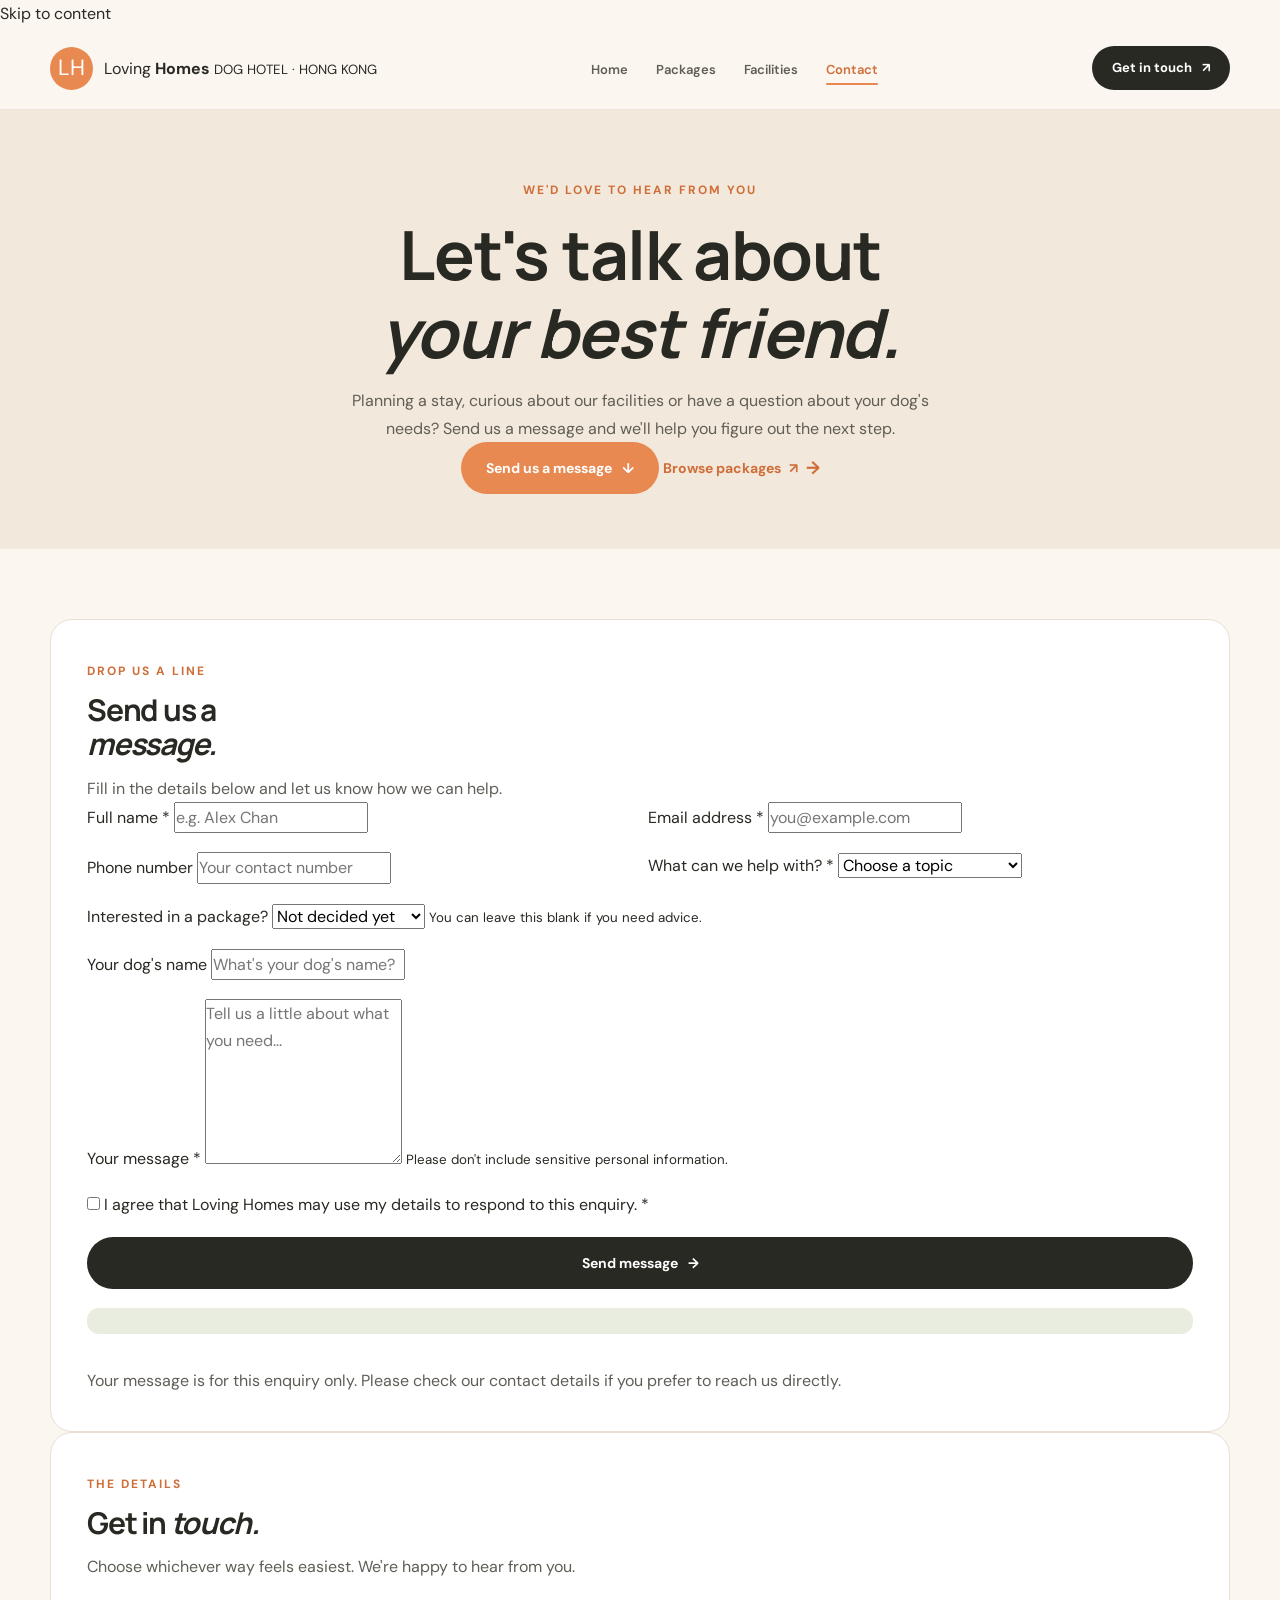
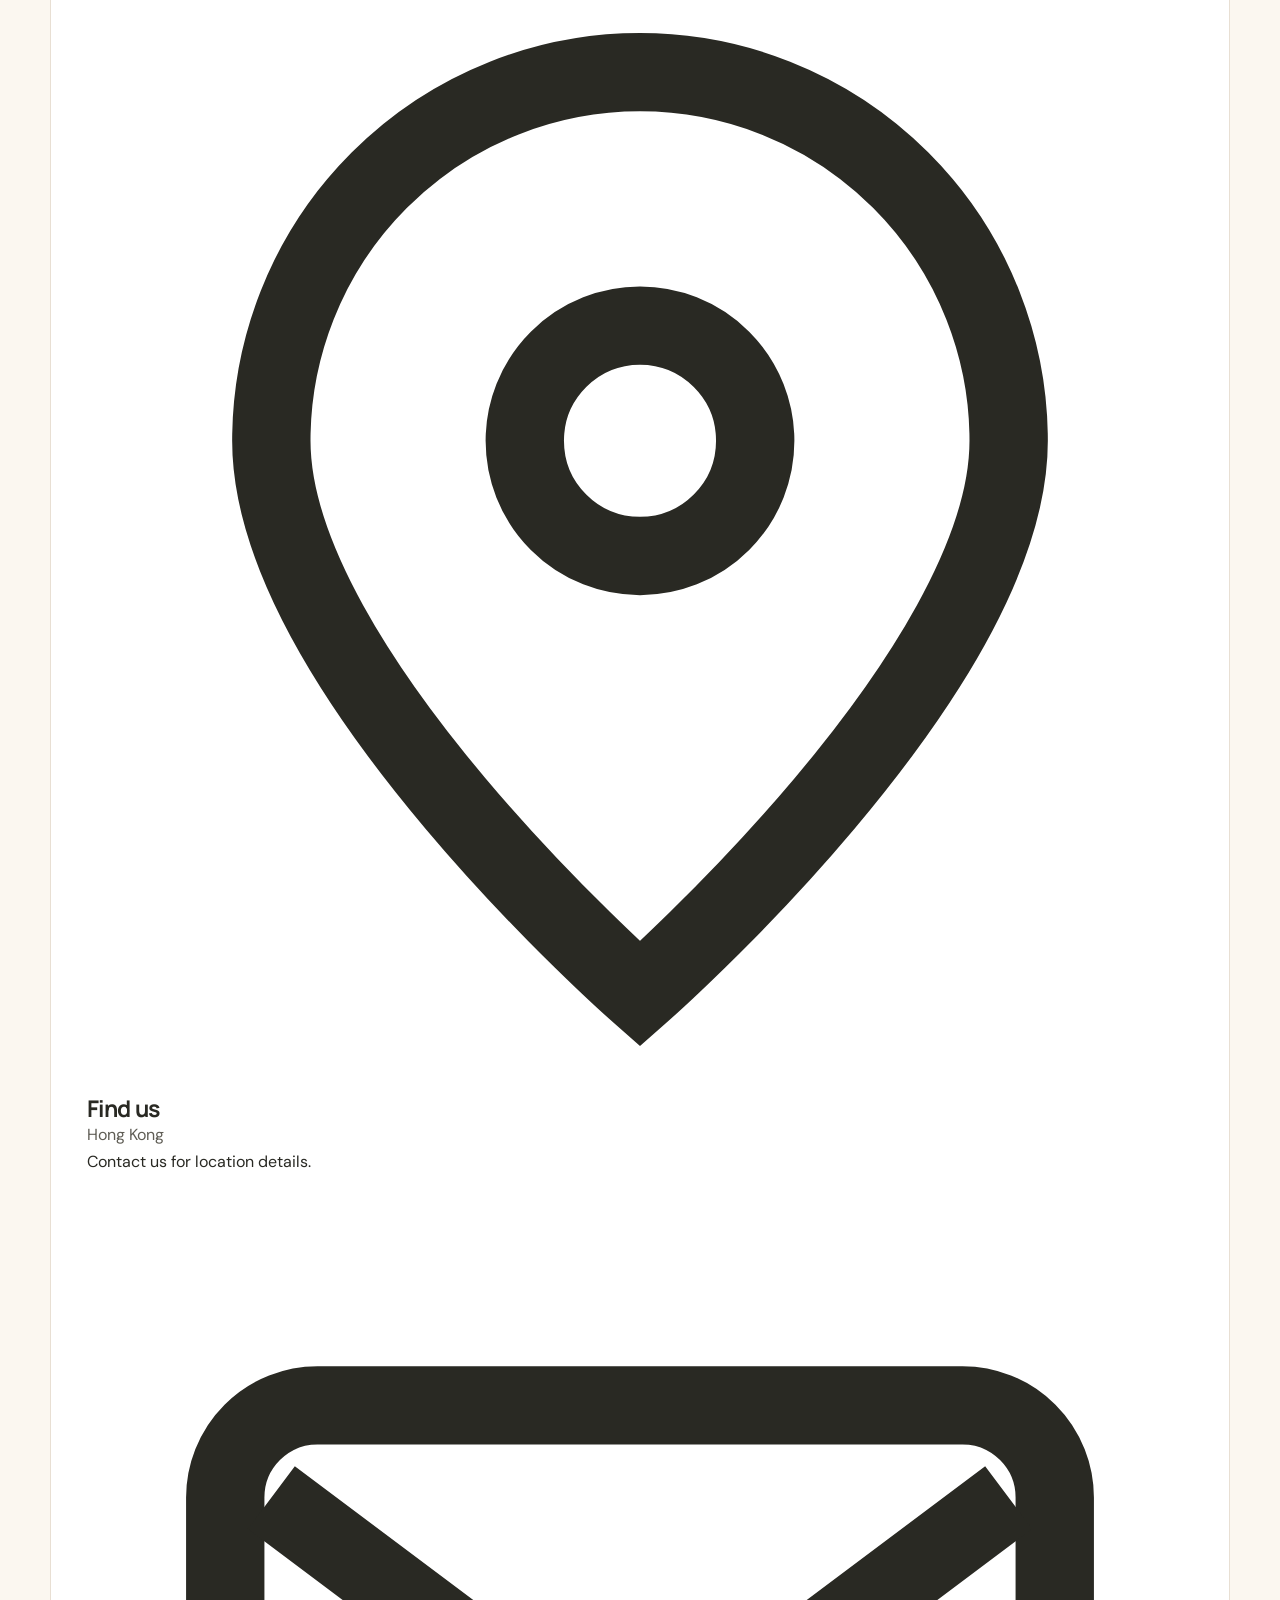
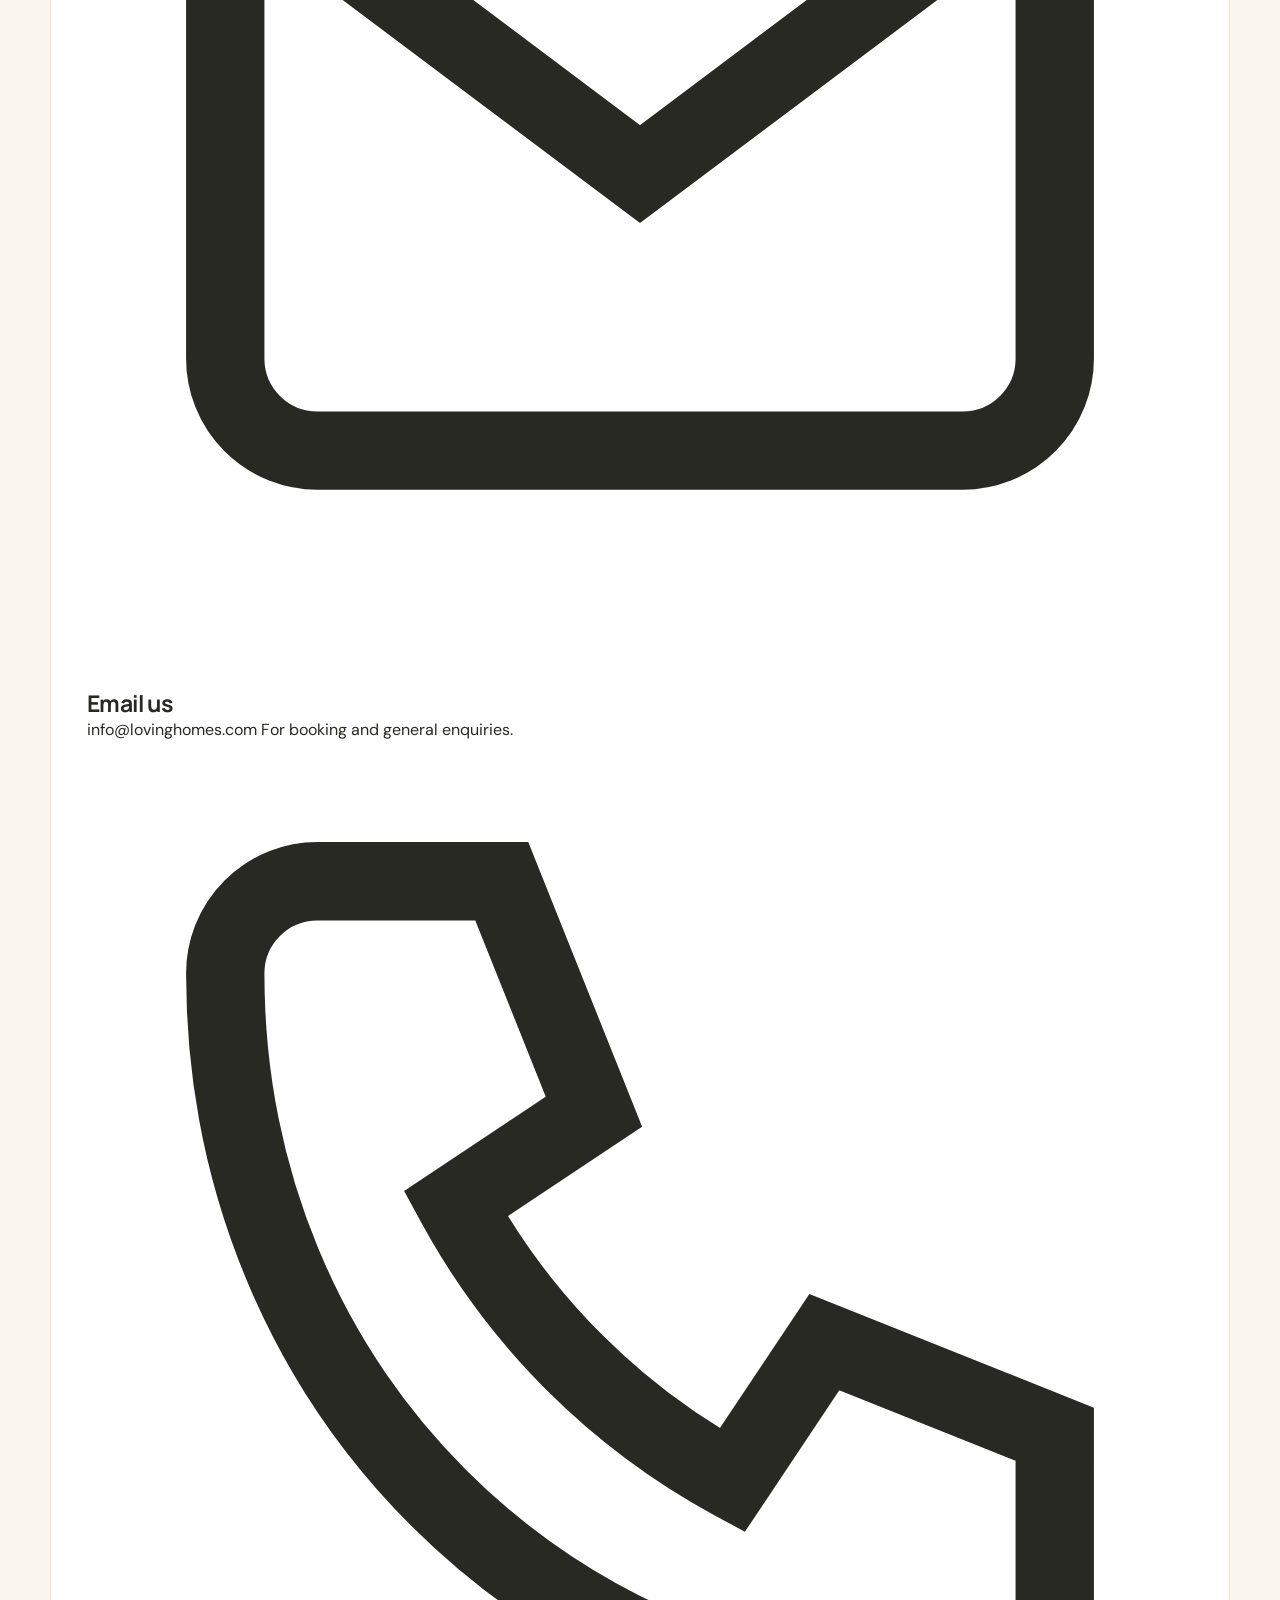
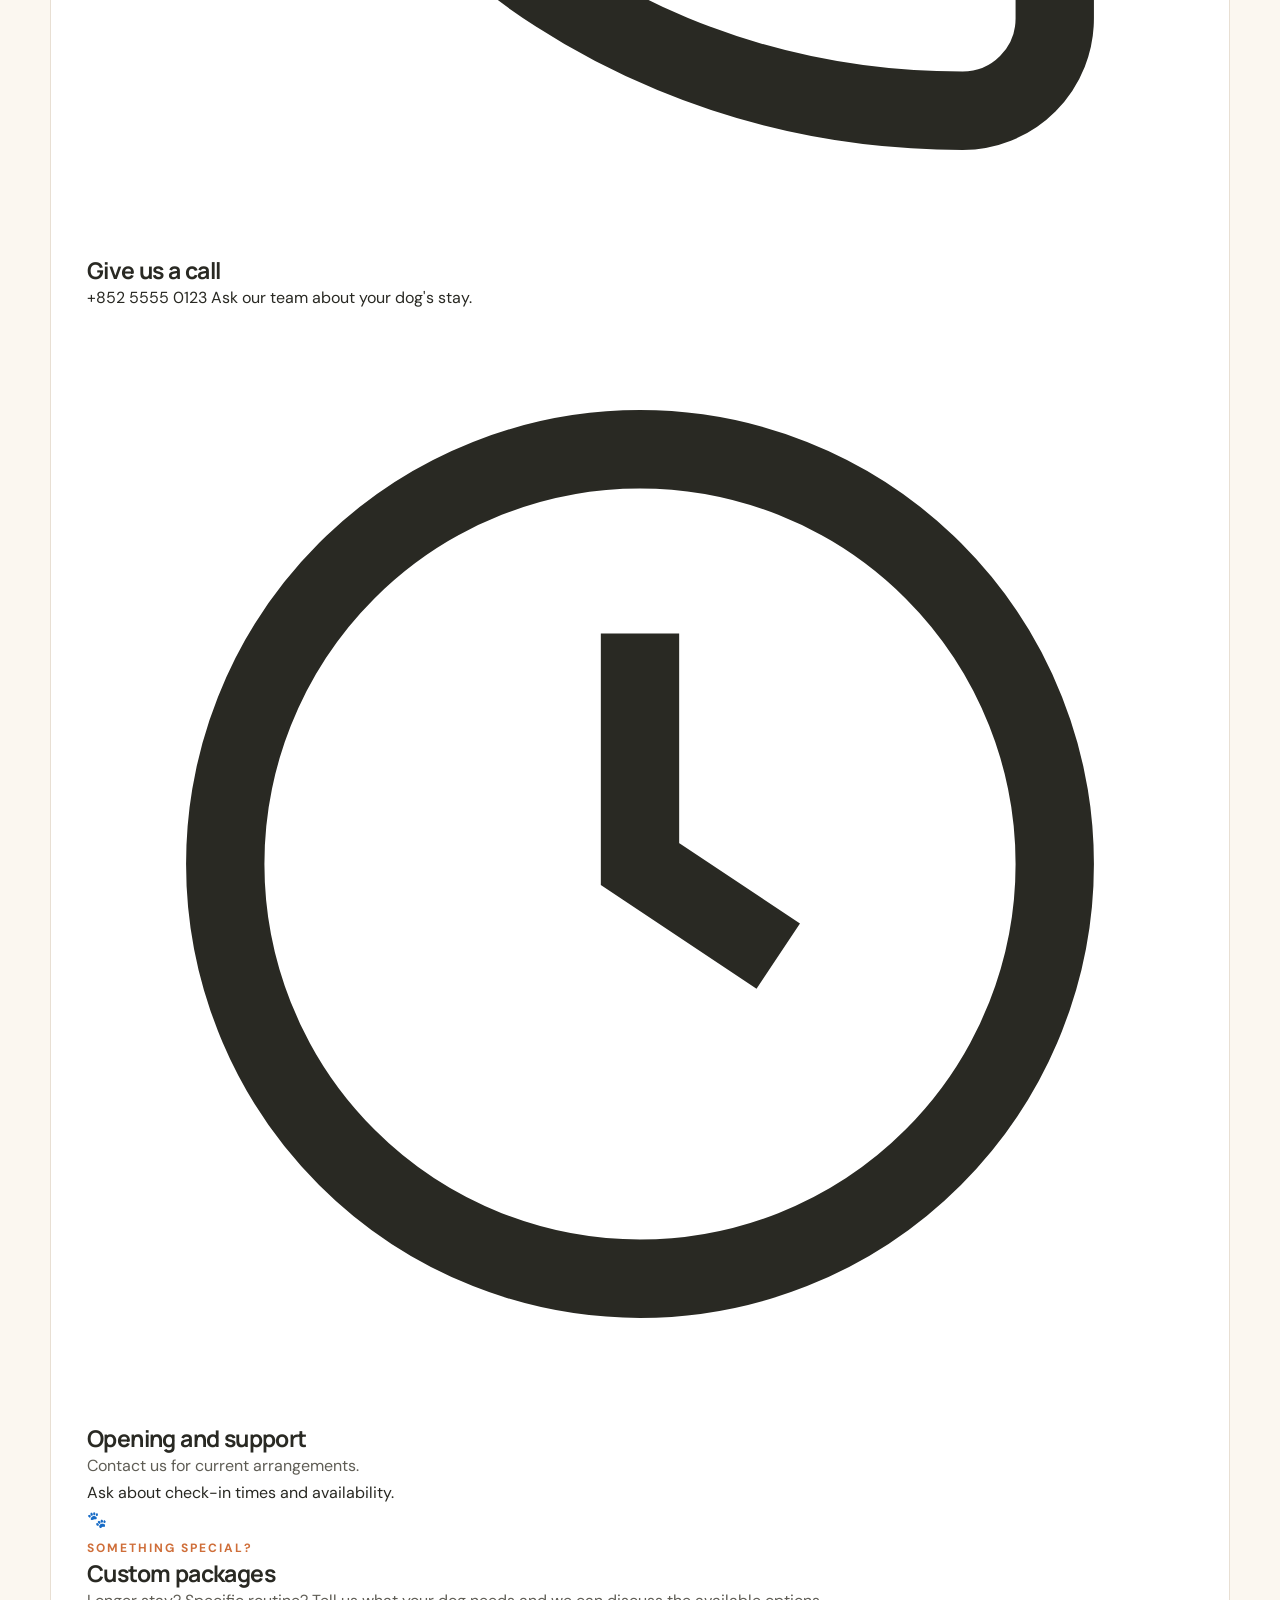
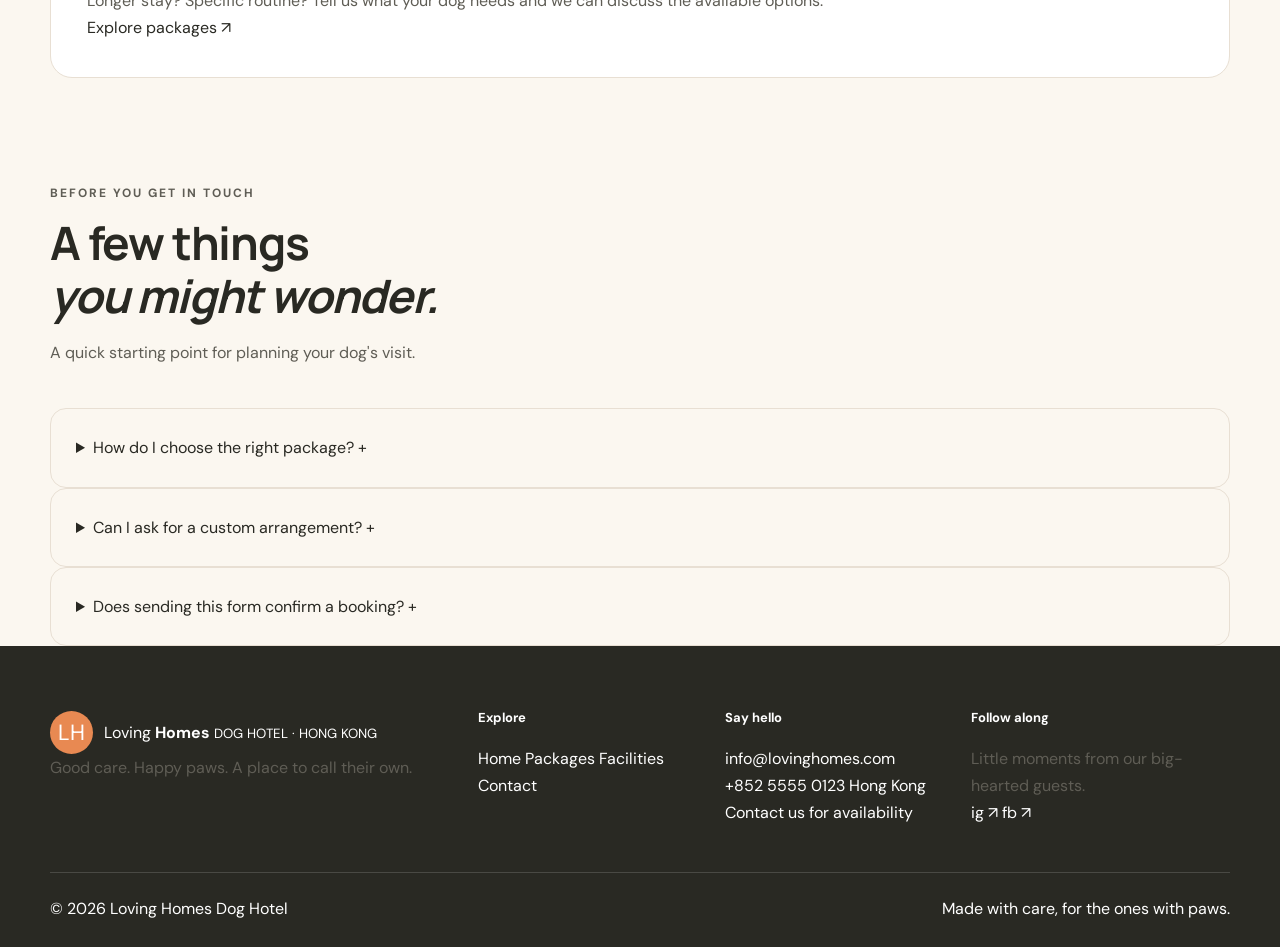
==== contact.html @ 7768d205 "Add files via upload" ====
<!DOCTYPE html>
<html lang="en">

<head>
    <meta charset="UTF-8">
    <meta name="viewport" content="width=device-width, initial-scale=1.0">

    <meta name="description"
        content="Contact Loving Homes Dog Hotel in Hong Kong to ask about dog boarding, packages and facilities.">

    <title>Contact Us | Loving Homes</title>

    <link rel="preconnect" href="https://fonts.googleapis.com">
    <link rel="preconnect" href="https://fonts.gstatic.com" crossorigin>

    <link href="https://fonts.googleapis.com/css2?family=DM+Sans:wght@400;500;600;700&family=Manrope:wght@500;600;700;800&display=swap"
        rel="stylesheet">

    <link rel="stylesheet" href="style.css">
    <script src="script.js" defer></script>
</head>

<body>

    <a class="skip-link" href="#main">Skip to content</a>

    
    <header class="site-header">

        <nav class="nav container" aria-label="Main navigation">

            <a class="brand" href="index.html"
                aria-label="Loving Homes home">

                <span class="brand-mark">LH</span>

                <span>
                    Loving <b>Homes</b>
                    <small>DOG HOTEL · HONG KONG</small>
                </span>

            </a>

            <button
                class="menu-toggle"
                type="button"
                aria-expanded="false"
                aria-controls="nav-links"
                aria-label="Open navigation">

                <span></span>
                <span></span>
                <span></span>

            </button>

            <ul class="nav-links" id="nav-links">
                <li><a href="index.html">Home</a></li>
                <li><a href="packages.html">Packages</a></li>
                <li><a href="facilities.html">Facilities</a></li>
                <li><a class="active" href="contact.html">Contact</a></li>
            </ul>

            <a class="button button-dark nav-cta"
                href="#message">
                Get in touch <span aria-hidden="true">↗</span>
            </a>

        </nav>

    </header>


    <main id="main">

        
        <section class="contact-page-hero">

            <div class="container contact-hero-inner">

                <p class="eyebrow">
                    <span class="eyebrow-dot"></span>
                    We'd love to hear from you
                </p>

                <h1>
                    Let's talk about<br>
                    <em>your best friend.</em>
                </h1>

                <p>
                    Planning a stay, curious about our facilities
                    or have a question about your dog's needs?
                    Send us a message and we'll help you figure
                    out the next step.
                </p>

                <div class="contact-hero-links">

                    <a class="button button-orange" href="#message">
                        Send us a message
                        <span aria-hidden="true">↓</span>
                    </a>

                    <a class="text-link"
                        href="packages.html">
                        Browse packages <span>↗</span>
                    </a>

                </div>

            </div>

        </section>


        
        <section class="contact-main container" id="message">

            
            <div class="contact-form-panel">

                <div class="contact-panel-heading">

                    <p class="eyebrow">Drop us a line</p>

                    <h2>
                        Send us a<br>
                        <em>message.</em>
                    </h2>

                    <p>
                        Fill in the details below and let us know
                        how we can help.
                    </p>

                </div>


                <form id="contact-form" class="contact-form"
                    action="#" method="post">

                    <div class="form-row">

                        <div class="form-field">

                            <label for="full-name">
                                Full name <span>*</span>
                            </label>

                            <input
                                type="text"
                                id="full-name"
                                name="fullName"
                                placeholder="e.g. Alex Chan"
                                autocomplete="name"
                                minlength="2"
                                maxlength="80"
                                required>

                        </div>


                        <div class="form-field">

                            <label for="email">
                                Email address <span>*</span>
                            </label>

                            <input
                                type="email"
                                id="email"
                                name="email"
                                placeholder="you@example.com"
                                autocomplete="email"
                                maxlength="120"
                                required>

                        </div>

                    </div>


                    <div class="form-row">

                        <div class="form-field">

                            <label for="phone">
                                Phone number
                            </label>

                            <input
                                type="tel"
                                id="phone"
                                name="phone"
                                placeholder="Your contact number"
                                autocomplete="tel"
                                maxlength="30">

                        </div>


                        <div class="form-field">

                            <label for="subject">
                                What can we help with? <span>*</span>
                            </label>

                            <select
                                id="subject"
                                name="subject"
                                required>

                                <option value="" disabled selected>
                                    Choose a topic
                                </option>

                                <option value="booking">
                                    Booking a stay
                                </option>

                                <option value="packages">
                                    Packages and prices
                                </option>

                                <option value="facilities">
                                    Facilities and services
                                </option>

                                <option value="custom">
                                    Custom package
                                </option>

                                <option value="other">
                                    Something else
                                </option>

                            </select>

                        </div>

                    </div>


                    
                    <div class="form-field">

                        <label for="package">
                            Interested in a package?
                        </label>

                        <select id="package" name="package">

                            <option value="">
                                Not decided yet
                            </option>

                            <option value="day">
                                Day Package
                            </option>

                            <option value="classic">
                                Classic Package
                            </option>

                            <option value="premium">
                                Premium Package
                            </option>

                            <option value="custom">
                                Custom Package
                            </option>

                        </select>

                        <small class="field-hint">
                            You can leave this blank if you need advice.
                        </small>

                    </div>


                    <div class="form-field">

                        <label for="dog-name">
                            Your dog's name
                        </label>

                        <input
                            type="text"
                            id="dog-name"
                            name="dogName"
                            placeholder="What's your dog's name?"
                            maxlength="80">

                    </div>


                    <div class="form-field">

                        <label for="message-text">
                            Your message <span>*</span>
                        </label>

                        <textarea
                            id="message-text"
                            name="message"
                            rows="6"
                            minlength="10"
                            maxlength="2000"
                            placeholder="Tell us a little about what you need..."
                            required></textarea>

                        <small class="field-hint">
                            Please don't include sensitive personal information.
                        </small>

                    </div>


                    <label class="consent-label">

                        <input
                            type="checkbox"
                            id="contact-consent"
                            name="consent"
                            required>

                        <span>
                            I agree that Loving Homes may use my
                            details to respond to this enquiry.
                            <span aria-hidden="true">*</span>
                        </span>

                    </label>


                    <button
                        type="submit"
                        class="button button-dark form-submit">

                        Send message
                        <span aria-hidden="true">→</span>

                    </button>


                    <p class="form-feedback"
                        id="form-feedback"
                        role="status"
                        aria-live="polite"></p>


                    <p class="form-privacy-note">
                        Your message is for this enquiry only.
                        Please check our contact details if you
                        prefer to reach us directly.
                    </p>

                </form>

            </div>


            
            <aside class="contact-details-panel">

                <div class="contact-details-heading">

                    <p class="eyebrow">The details</p>

                    <h2>
                        Get in <em>touch.</em>
                    </h2>

                    <p>
                        Choose whichever way feels easiest.
                        We're happy to hear from you.
                    </p>

                </div>


                <div class="contact-detail-list">

                    
                    <article class="contact-detail">

                        <div class="detail-icon"
                            aria-hidden="true">

                            <svg viewBox="0 0 24 24"
                                fill="none"
                                stroke="currentColor"
                                stroke-width="1.7">

                                <path d="M20 10c0 5-8 12-8 12S4 15 4 10a8 8 0 1 1 16 0Z"/>
                                <circle cx="12" cy="10" r="2.5"/>

                            </svg>

                        </div>

                        <div>

                            <h3>Find us</h3>

                            <p>
                                Hong Kong
                            </p>

                            <span>
                                Contact us for location details.
                            </span>

                        </div>

                    </article>


                
                    <article class="contact-detail">

                        <div class="detail-icon"
                            aria-hidden="true">

                            <svg viewBox="0 0 24 24"
                                fill="none"
                                stroke="currentColor"
                                stroke-width="1.7">

                                <rect x="3" y="5" width="18" height="14" rx="2"/>
                                <path d="m4 7 8 6 8-6"/>

                            </svg>

                        </div>

                        <div>

                            <h3>Email us</h3>

                            <a href="mailto:info@lovinghomes.com">
                                info@lovinghomes.com
                            </a>

                            <span>
                                For booking and general enquiries.
                            </span>

                        </div>

                    </article>


                    
                    <article class="contact-detail">

                        <div class="detail-icon"
                            aria-hidden="true">

                            <svg viewBox="0 0 24 24"
                                fill="none"
                                stroke="currentColor"
                                stroke-width="1.7">

                                <path d="M5 3h4l2 5-3 2a15 15 0 0 0 6 6l2-3 5 2v4a2 2 0 0 1-2 2C10 21 3 14 3 5a2 2 0 0 1 2-2Z"/>

                            </svg>

                        </div>

                        <div>

                            <h3>Give us a call</h3>

                            <a href="tel:+85255550123">
                                +852 5555 0123
                            </a>

                            <span>
                                Ask our team about your dog's stay.
                            </span>

                        </div>

                    </article>


                    
                    <article class="contact-detail">

                        <div class="detail-icon"
                            aria-hidden="true">

                            <svg viewBox="0 0 24 24"
                                fill="none"
                                stroke="currentColor"
                                stroke-width="1.7">

                                <circle cx="12" cy="12" r="9"/>
                                <path d="M12 7v5l3 2"/>

                            </svg>

                        </div>

                        <div>

                            <h3>Opening and support</h3>

                            <p>
                                Contact us for current arrangements.
                            </p>

                            <span>
                                Ask about check-in times and availability.
                            </span>

                        </div>

                    </article>

                </div>


                
                <div class="contact-custom-card">

                    <div class="custom-card-icon"
                        aria-hidden="true">🐾</div>

                    <div>

                        <p class="eyebrow">Something special?</p>

                        <h3>Custom packages</h3>

                        <p>
                            Longer stay? Specific routine?
                            Tell us what your dog needs and
                            we can discuss the available options.
                        </p>

                        <a class="arrow-link"
                            href="packages.html#all-packages">

                            Explore packages
                            <span aria-hidden="true">↗</span>

                        </a>

                    </div>

                </div>

            </aside>

        </section>


        
        <section class="contact-faq">

            <div class="container">

                <div class="section-heading">

                    <div>

                        <p class="eyebrow">Before you get in touch</p>

                        <h2>
                            A few things<br>
                            <em>you might wonder.</em>
                        </h2>

                    </div>

                    <p class="section-description">
                        A quick starting point for planning your dog's visit.
                    </p>

                </div>


                <div class="faq-list">

                    <details class="faq-item">

                        <summary>
                            How do I choose the right package?
                            <span aria-hidden="true">+</span>
                        </summary>

                        <p>
                            Think about your dog's routine and
                            activity level. You can compare our
                            packages online or contact us to discuss
                            which option might suit your dog.
                        </p>

                    </details>


                    <details class="faq-item">

                        <summary>
                            Can I ask for a custom arrangement?
                            <span aria-hidden="true">+</span>
                        </summary>

                        <p>
                            Yes, you can enquire about a custom
                            package. Share your dog's needs and
                            preferred dates so the available
                            arrangements can be discussed.
                        </p>

                    </details>


                    <details class="faq-item">

                        <summary>
                            Does sending this form confirm a booking?
                            <span aria-hidden="true">+</span>
                        </summary>

                        <p>
                            No. Sending an enquiry does not confirm
                            a reservation. Your dates, availability
                            and package details must be confirmed
                            separately with the team.
                        </p>

                    </details>

                </div>

            </div>

        </section>

    </main>


    
    <footer class="site-footer">

        <div class="container footer-main">

            <div class="footer-brand">

                <a class="brand brand-light" href="index.html">

                    <span class="brand-mark">LH</span>

                    <span>
                        Loving <b>Homes</b>
                        <small>DOG HOTEL · HONG KONG</small>
                    </span>

                </a>

                <p>
                    Good care. Happy paws. A place to call their own.
                </p>

            </div>


            <div class="footer-column">

                <h3>Explore</h3>

                <a href="index.html">Home</a>
                <a href="packages.html">Packages</a>
                <a href="facilities.html">Facilities</a>
                <a href="contact.html">Contact</a>

            </div>


            <div class="footer-column">

                <h3>Say hello</h3>

                <a href="mailto:info@lovinghomes.com">
                    info@lovinghomes.com
                </a>

                <a href="tel:+85255550123">
                    +852 5555 0123
                </a>

                <span>Hong Kong</span>
                <span>Contact us for availability</span>

            </div>


            <div class="footer-column footer-social">

                <h3>Follow along</h3>

                <p>
                    Little moments from our big-hearted guests.
                </p>

                <div>

                    <a href="https://instagram.com"
                        aria-label="Instagram">ig ↗</a>

                    <a href="https://facebook.com"
                        aria-label="Facebook">fb ↗</a>

                </div>

            </div>

        </div>


        <div class="container footer-bottom">

            <span>
                © <span data-year>2026</span> Loving Homes Dog Hotel
            </span>

            <span>
                Made with care, for the ones with paws.
            </span>

        </div>

    </footer>

</body>

</html>
---- style.css ----
:root {
    --cream: #fbf7f0;
    --cream-dark: #f2e9dc;
    --white: #ffffff;
    --orange: #e88952;
    --orange-dark: #cf6e39;
    --peach: #f5d7c2;
    --green: #66765b;
    --green-light: #e8eddf;
    --dark: #292923;
    --text: #5f5d55;
    --muted: #89867d;
    --border: #e8dfd3;

    --font-heading: "Manrope", sans-serif;
    --font-body: "DM Sans", sans-serif;

    --container: 1180px;
    --radius: 22px;
    --radius-small: 12px;

    --shadow: 0 12px 35px rgba(53, 43, 30, 0.07);
}

* {
    box-sizing: border-box;
    margin: 0;
    padding: 0;
}

html {
    scroll-behavior: smooth;
    scroll-padding-top: 100px;
}

body {
    background: var(--cream);
    color: var(--dark);
    font-family: var(--font-body);
    font-size: 16px;
    line-height: 1.7;
    -webkit-font-smoothing: antialiased;
}

img {
    display: block;
    width: 100%;
    max-width: 100%;
    object-fit: cover;
}

a {
    color: inherit;
    text-decoration: none;
}

button,
input,
select,
textarea {
    font: inherit;
}

button,
a {
    -webkit-tap-highlight-color: transparent;
}

button {
    cursor: pointer;
}

ul {
    list-style: none;
}

::selection {
    background: var(--peach);
    color: var(--dark);
}




.container {
    width: min(var(--container), calc(100% - 64px));
    margin-inline: auto;
}

section {
    position: relative;
}

.section {
    padding: 100px 0;
}

.section-small {
    padding: 65px 0;
}

.section-heading {
    max-width: 660px;
    margin-bottom: 42px;
}

.section-heading.center {
    margin-inline: auto;
    text-align: center;
}

.section-heading h2 {
    margin: 12px 0 16px;
}

.section-heading p {
    color: var(--text);
    max-width: 560px;
}

.section-heading.center p {
    margin-inline: auto;
}

.eyebrow {
    display: inline-block;
    color: var(--orange-dark);
    font-size: 12px;
    font-weight: 700;
    letter-spacing: 2px;
    line-height: 1.5;
    text-transform: uppercase;
}

h1,
h2,
h3,
h4 {
    color: var(--dark);
    font-family: var(--font-heading);
    font-weight: 700;
    line-height: 1.15;
    letter-spacing: -1.2px;
}

h1 {
    font-size: clamp(40px, 5.3vw, 70px);
}

h2 {
    font-size: clamp(31px, 3.6vw, 46px);
}

h3 {
    font-size: 23px;
    letter-spacing: -0.6px;
}

p {
    color: var(--text);
}

p + p {
    margin-top: 14px;
}

.text-orange {
    color: var(--orange-dark);
}

.text-green {
    color: var(--green);
}

.text-center {
    text-align: center;
}

.small-text {
    font-size: 13px;
}

.spacer-top {
    margin-top: 30px;
}




.button {
    display: inline-flex;
    align-items: center;
    justify-content: center;
    gap: 10px;
    min-height: 52px;
    padding: 13px 24px;
    border: 1px solid transparent;
    border-radius: 50px;
    font-size: 14px;
    font-weight: 700;
    line-height: 1.3;
    text-align: center;
    transition:
        background 0.25s ease,
        color 0.25s ease,
        border-color 0.25s ease,
        transform 0.25s ease;
}

.button:hover {
    transform: translateY(-2px);
}

.button-dark {
    background: var(--dark);
    color: var(--white);
}

.button-dark:hover {
    background: var(--green);
}

.button-orange {
    background: var(--orange);
    color: var(--white);
}

.button-orange:hover {
    background: var(--orange-dark);
}

.button-outline {
    border-color: var(--border);
    background: transparent;
    color: var(--dark);
}

.button-outline:hover {
    border-color: var(--orange);
    background: var(--white);
}

.button-white {
    background: var(--white);
    color: var(--dark);
}

.button-white:hover {
    background: var(--cream-dark);
}

.text-link {
    display: inline-flex;
    align-items: center;
    gap: 8px;
    color: var(--orange-dark);
    font-size: 14px;
    font-weight: 700;
    transition: gap 0.2s ease;
}

.text-link:hover {
    gap: 13px;
}

.text-link::after {
    content: "→";
    font-size: 18px;
}




.site-header {
    position: sticky;
    z-index: 100;
    top: 0;
    background: rgba(251, 247, 240, 0.96);
    border-bottom: 1px solid rgba(232, 223, 211, 0.75);
    backdrop-filter: blur(14px);
}

.site-header .container {
    min-height: 82px;
    display: flex;
    align-items: center;
    justify-content: space-between;
    gap: 28px;
}

.brand {
    display: inline-flex;
    align-items: center;
    gap: 11px;
    flex-shrink: 0;
}

.brand-mark {
    display: grid;
    place-items: center;
    width: 43px;
    height: 43px;
    border-radius: 50%;
    background: var(--orange);
    color: var(--white);
    font-size: 22px;
}

.brand-text {
    display: flex;
    flex-direction: column;
    line-height: 1.2;
}

.brand-text strong {
    color: var(--dark);
    font-family: var(--font-heading);
    font-size: 19px;
    font-weight: 800;
    letter-spacing: -0.6px;
}

.brand-text small {
    margin-top: 4px;
    color: var(--muted);
    font-size: 10px;
    letter-spacing: 1.2px;
    text-transform: uppercase;
}

.nav {
    display: flex;
    align-items: center;
    gap: 30px;
}

.nav-links {
    display: flex;
    align-items: center;
    gap: 28px;
}

.nav-links a {
    position: relative;
    padding: 8px 0;
    color: var(--text);
    font-size: 13px;
    font-weight: 600;
    transition: color 0.2s ease;
}

.nav-links a:hover,
.nav-links a.active {
    color: var(--orange-dark);
}

.nav-links a.active::after {
    position: absolute;
    right: 0;
    bottom: 1px;
    left: 0;
    height: 2px;
    border-radius: 2px;
    background: var(--orange);
    content: "";
}

.nav-cta {
    min-height: 44px;
    padding: 11px 19px;
    font-size: 13px;
}

.menu-toggle {
    display: none;
    width: 44px;
    height: 44px;
    align-items: center;
    justify-content: center;
    border: 1px solid var(--border);
    border-radius: 50%;
    background: var(--white);
    color: var(--dark);
    font-size: 24px;
}




.home-hero {
    padding: 58px 0 82px;
    overflow: hidden;
}

.home-hero-grid {
    display: grid;
    grid-template-columns: 1.05fr 0.95fr;
    align-items: center;
    gap: 72px;
}

.home-hero-copy {
    padding: 20px 0;
}

.home-hero-copy h1 {
    max-width: 600px;
    margin: 19px 0 22px;
}

.home-hero-copy > p {
    max-width: 490px;
    font-size: 17px;
    line-height: 1.8;
}

.home-hero-actions {
    display: flex;
    align-items: center;
    flex-wrap: wrap;
    gap: 15px;
    margin-top: 30px;
}

.hero-note {
    display: flex;
    align-items: center;
    gap: 12px;
    margin-top: 35px;
}

.hero-note-icon {
    display: grid;
    width: 43px;
    height: 43px;
    flex-shrink: 0;
    place-items: center;
    border-radius: 50%;
    background: var(--green-light);
    font-size: 20px;
}

.hero-note strong {
    display: block;
    color: var(--dark);
    font-size: 13px;
}

.hero-note span {
    display: block;
    color: var(--muted);
    font-size: 12px;
}

.home-hero-image-wrap {
    position: relative;
    min-width: 0;
}

.home-hero-image {
    height: 535px;
    border-radius: 48% 48% 22px 22px;
    background: var(--cream-dark);
}

.home-hero-badge {
    position: absolute;
    right: -20px;
    bottom: 35px;
    max-width: 225px;
    padding: 19px 22px;
    border-radius: 18px;
    background: var(--white);
    box-shadow: var(--shadow);
}

.home-hero-badge strong {
    display: block;
    margin-bottom: 4px;
    font-family: var(--font-heading);
    font-size: 16px;
}

.home-hero-badge span {
    color: var(--text);
    font-size: 12px;
}




.services-section {
    padding: 85px 0;
    background: var(--white);
}

.services-grid {
    display: grid;
    grid-template-columns: repeat(3, minmax(0, 1fr));
    gap: 24px;
}

.service-card {
    padding: 30px;
    border: 1px solid var(--border);
    border-radius: var(--radius);
    background: var(--cream);
    transition: transform 0.25s ease, box-shadow 0.25s ease;
}

.service-card:hover {
    transform: translateY(-5px);
    box-shadow: var(--shadow);
}

.service-icon {
    display: grid;
    width: 55px;
    height: 55px;
    margin-bottom: 22px;
    place-items: center;
    border-radius: 18px;
    background: var(--peach);
    font-size: 25px;
}

.service-card h3 {
    margin-bottom: 12px;
}

.service-card p {
    margin-bottom: 20px;
    font-size: 14px;
    line-height: 1.8;
}




.home-about {
    padding: 100px 0;
}

.home-about-grid {
    display: grid;
    grid-template-columns: 0.95fr 1.05fr;
    align-items: center;
    gap: 75px;
}

.home-about-image {
    height: 470px;
    border-radius: var(--radius);
    background: var(--cream-dark);
}

.home-about-copy h2 {
    margin: 15px 0 22px;
}

.home-about-copy > p {
    margin-bottom: 16px;
}

.check-list {
    display: grid;
    gap: 13px;
    margin: 25px 0 30px;
}

.check-list li {
    display: flex;
    align-items: flex-start;
    gap: 12px;
    color: var(--text);
    font-size: 14px;
}

.check-list li::before {
    display: grid;
    width: 23px;
    height: 23px;
    flex-shrink: 0;
    margin-top: 1px;
    place-items: center;
    border-radius: 50%;
    background: var(--green-light);
    color: var(--green);
    content: "✓";
    font-size: 12px;
    font-weight: 800;
}




.facilities-preview {
    padding: 90px 0;
    background: var(--cream-dark);
}

.facility-preview-grid {
    display: grid;
    grid-template-columns: repeat(3, minmax(0, 1fr));
    gap: 22px;
}

.facility-preview-card {
    overflow: hidden;
    border-radius: var(--radius);
    background: var(--white);
}

.facility-preview-card img {
    height: 240px;
    background: #e5ddd1;
    transition: transform 0.4s ease;
}

.facility-preview-card:hover img {
    transform: scale(1.035);
}

.facility-preview-card .card-copy {
    padding: 23px;
}

.facility-preview-card h3 {
    margin-bottom: 10px;
    font-size: 20px;
}

.facility-preview-card p {
    font-size: 14px;
}




.home-packages {
    padding: 100px 0;
}

.package-grid {
    display: grid;
    grid-template-columns: repeat(3, minmax(0, 1fr));
    align-items: stretch;
    gap: 22px;
}

.package-card {
    position: relative;
    display: flex;
    flex-direction: column;
    padding: 32px 28px;
    border: 1px solid var(--border);
    border-radius: var(--radius);
    background: var(--white);
    transition: transform 0.25s ease, box-shadow 0.25s ease;
}

.package-card:hover {
    transform: translateY(-5px);
    box-shadow: var(--shadow);
}

.package-card.featured {
    border: 2px solid var(--orange);
    background: #fffaf5;
}

.package-tag {
    display: inline-flex;
    align-self: flex-start;
    margin-bottom: 18px;
    padding: 6px 12px;
    border-radius: 30px;
    background: var(--green-light);
    color: var(--green);
    font-size: 11px;
    font-weight: 800;
    letter-spacing: 0.5px;
    text-transform: uppercase;
}

.package-card.featured .package-tag {
    background: var(--peach);
    color: var(--orange-dark);
}

.package-card h3 {
    margin-bottom: 10px;
}

.package-card > p {
    font-size: 14px;
}

.package-price {
    margin: 23px 0;
    color: var(--dark);
    font-family: var(--font-heading);
    font-size: 32px;
    font-weight: 800;
    letter-spacing: -1px;
}

.package-price span {
    color: var(--muted);
    font-family: var(--font-body);
    font-size: 13px;
    font-weight: 400;
    letter-spacing: 0;
}

.package-features {
    display: grid;
    gap: 12px;
    margin: 0 0 28px;
}

.package-features li {
    display: flex;
    gap: 10px;
    color: var(--text);
    font-size: 13px;
}

.package-features li::before {
    color: var(--green);
    content: "✓";
    font-weight: 800;
}

.package-card .button {
    width: 100%;
    margin-top: auto;
}




.page-hero {
    padding: 70px 0 65px;
    overflow: hidden;
    background: var(--cream-dark);
}

.page-hero-grid {
    display: grid;
    grid-template-columns: 1fr 0.85fr;
    align-items: center;
    gap: 65px;
}

.page-hero-copy h1 {
    margin: 16px 0 20px;
}

.page-hero-copy p {
    max-width: 560px;
    font-size: 16px;
}

.page-hero-copy .button {
    margin-top: 27px;
}

.page-hero-image {
    height: 390px;
    border-radius: var(--radius);
    background: #e0d5c6;
}




.package-intro {
    padding: 75px 0 25px;
    text-align: center;
}

.package-intro h2 {
    margin: 13px 0 17px;
}

.package-intro p {
    max-width: 650px;
    margin-inline: auto;
}

.package-page-grid {
    padding: 25px 0 85px;
}

.package-page-grid .package-card {
    padding: 35px;
}

.package-card-image {
    height: 190px;
    margin: -35px -35px 26px;
    width: calc(100% + 70px);
    border-radius: var(--radius) var(--radius) 0 0;
    background: var(--cream-dark);
}

.package-note {
    margin-top: 25px;
    color: var(--muted);
    font-size: 13px;
    text-align: center;
}

.custom-package {
    padding: 65px 0;
    background: var(--green);
}

.custom-package-inner {
    display: flex;
    align-items: center;
    justify-content: space-between;
    gap: 35px;
}

.custom-package h2 {
    max-width: 620px;
    margin: 12px 0;
    color: var(--white);
    font-size: clamp(30px, 3.5vw, 42px);
}

.custom-package p {
    max-width: 600px;
    color: rgba(255, 255, 255, 0.82);
}

.custom-package .eyebrow {
    color: #f4c4a5;
}

.custom-package .button {
    flex-shrink: 0;
}




.facilities-section {
    padding: 45px 0 100px;
}

.facility-list {
    display: grid;
    gap: 70px;
}

.facility-row {
    display: grid;
    grid-template-columns: 1fr 1fr;
    align-items: center;
    gap: 65px;
}

.facility-row-reverse .facility-image {
    order: 2;
}

.facility-row-reverse .facility-copy {
    order: 1;
}

.facility-image {
    height: 370px;
    overflow: hidden;
    border-radius: var(--radius);
    background: var(--cream-dark);
}

.facility-image img {
    height: 100%;
    transition: transform 0.4s ease;
}

.facility-image:hover img {
    transform: scale(1.035);
}

.facility-copy .eyebrow {
    margin-bottom: 14px;
}

.facility-copy h2 {
    margin-bottom: 17px;
    font-size: clamp(29px, 3.1vw, 39px);
}

.facility-copy p {
    margin-bottom: 14px;
}

.facility-feature-row {
    display: flex;
    flex-wrap: wrap;
    gap: 10px;
    margin-top: 22px;
}

.feature-pill {
    padding: 8px 13px;
    border: 1px solid var(--border);
    border-radius: 30px;
    background: var(--white);
    color: var(--text);
    font-size: 12px;
    font-weight: 600;
}




.contact-page-hero {
    padding: 65px 0 55px;
    background: var(--cream-dark);
    text-align: center;
}

.contact-page-hero h1 {
    margin: 13px 0 16px;
}

.contact-page-hero p {
    max-width: 630px;
    margin-inline: auto;
}




.contact-main {
    padding: 70px 0 100px;
}

.contact-grid {
    display: grid;
    grid-template-columns: 1.1fr 0.9fr;
    align-items: start;
    gap: 32px;
}

.contact-form-panel,
.contact-details-panel {
    padding: 36px;
    border: 1px solid var(--border);
    border-radius: var(--radius);
    background: var(--white);
}

.contact-form-panel h2,
.contact-details-panel h2 {
    margin: 10px 0 13px;
    font-size: 30px;
}

.contact-form-panel > p,
.contact-details-panel > p {
    margin-bottom: 26px;
    font-size: 14px;
}

.contact-form {
    display: grid;
    gap: 19px;
}

.form-row {
    display: grid;
    grid-template-columns: 1fr 1fr;
    gap: 16px;
}

.form-group {
    display: flex;
    flex-direction: column;
    gap: 8px;
    min-width: 0;
}

.form-group label {
    color: var(--dark);
    font-size: 13px;
    font-weight: 700;
}

.form-group input,
.form-group select,
.form-group textarea {
    width: 100%;
    min-height: 49px;
    padding: 12px 14px;
    border: 1px solid var(--border);
    border-radius: var(--radius-small);
    outline: none;
    background: var(--cream);
    color: var(--dark);
    font-size: 14px;
    transition: border-color 0.2s ease, box-shadow 0.2s ease;
}

.form-group textarea {
    min-height: 125px;
    resize: vertical;
}

.form-group input::placeholder,
.form-group textarea::placeholder {
    color: #aaa59b;
}

.form-group input:focus,
.form-group select:focus,
.form-group textarea:focus {
    border-color: var(--orange);
    box-shadow: 0 0 0 3px rgba(232, 137, 82, 0.13);
}

.form-group input:invalid:not(:placeholder-shown),
.form-group textarea:invalid:not(:placeholder-shown) {
    border-color: #c65e52;
}

.form-consent {
    display: flex;
    align-items: flex-start;
    gap: 10px;
    color: var(--text);
    font-size: 12px;
}

.form-consent input {
    width: 16px;
    height: 16px;
    flex-shrink: 0;
    margin-top: 4px;
    accent-color: var(--green);
}

.form-submit {
    width: 100%;
    border: 0;
}

.form-feedback {
    padding: 13px 15px;
    border-radius: var(--radius-small);
    background: var(--green-light);
    color: var(--green);
    font-size: 13px;
}

.contact-info-list {
    display: grid;
    gap: 23px;
    margin: 25px 0 30px;
}

.contact-info-item {
    display: flex;
    align-items: flex-start;
    gap: 15px;
}

.contact-info-icon {
    display: grid;
    width: 43px;
    height: 43px;
    flex-shrink: 0;
    place-items: center;
    border-radius: 14px;
    background: var(--peach);
    font-size: 19px;
}

.contact-info-item strong {
    display: block;
    margin-bottom: 3px;
    color: var(--dark);
    font-size: 14px;
}

.contact-info-item p,
.contact-info-item a {
    color: var(--text);
    font-size: 13px;
    overflow-wrap: anywhere;
}

.contact-info-item a:hover {
    color: var(--orange-dark);
}

.contact-details-note {
    padding: 22px;
    border-radius: 16px;
    background: var(--cream);
}

.contact-details-note h3 {
    margin-bottom: 8px;
    font-size: 18px;
}

.contact-details-note p {
    font-size: 13px;
}




.faq-section {
    padding: 80px 0;
    background: var(--white);
}

.faq-grid {
    display: grid;
    grid-template-columns: repeat(2, minmax(0, 1fr));
    gap: 20px;
}

.faq-item {
    padding: 25px;
    border: 1px solid var(--border);
    border-radius: 16px;
    background: var(--cream);
}

.faq-item h3 {
    margin-bottom: 10px;
    font-size: 18px;
}

.faq-item p {
    font-size: 14px;
}




.cta-section {
    padding: 85px 0;
}

.cta-box {
    display: flex;
    align-items: center;
    justify-content: space-between;
    gap: 35px;
    padding: 55px;
    border-radius: 28px;
    background: var(--peach);
}

.cta-copy {
    max-width: 680px;
}

.cta-copy h2 {
    margin: 12px 0 15px;
    font-size: clamp(30px, 3.5vw, 43px);
}

.cta-copy p {
    max-width: 570px;
}

.cta-box .button {
    flex-shrink: 0;
}




.site-footer {
    padding: 65px 0 25px;
    background: var(--dark);
    color: var(--white);
}

.footer-main {
    display: grid;
    grid-template-columns: 1.5fr 0.8fr 0.8fr 1fr;
    gap: 40px;
    padding-bottom: 45px;
}

.footer-brand .brand-text strong {
    color: var(--white);
}

.footer-brand .brand-text small {
    color: #c0bdb3;
}

.footer-description {
    max-width: 300px;
    margin-top: 20px;
    color: #c0bdb3;
    font-size: 13px;
}

.footer-column h3 {
    margin-bottom: 19px;
    color: var(--white);
    font-family: var(--font-body);
    font-size: 13px;
    font-weight: 700;
    letter-spacing: 0;
}

.footer-links {
    display: grid;
    gap: 11px;
}

.footer-links a,
.footer-links li {
    color: #c0bdb3;
    font-size: 13px;
    overflow-wrap: anywhere;
    transition: color 0.2s ease;
}

.footer-links a:hover {
    color: var(--peach);
}

.footer-bottom {
    display: flex;
    align-items: center;
    justify-content: space-between;
    gap: 20px;
    padding-top: 22px;
    border-top: 1px solid rgba(255, 255, 255, 0.15);
}

.footer-bottom p {
    color: #aaa79e;
    font-size: 12px;
}

.footer-bottom-links {
    display: flex;
    flex-wrap: wrap;
    gap: 20px;
}

.footer-bottom-links a {
    color: #c0bdb3;
    font-size: 12px;
}

.footer-bottom-links a:hover {
    color: var(--white);
}




[hidden] {
    display: none !important;
}

:focus-visible {
    outline: 3px solid rgba(232, 137, 82, 0.7);
    outline-offset: 4px;
}

hr {
    height: 1px;
    border: 0;
    background: var(--border);
}

@media (prefers-reduced-motion: reduce) {
    *,
    *::before,
    *::after {
        scroll-behavior: auto !important;
        transition-duration: 0.01ms !important;
        animation-duration: 0.01ms !important;
    }
}




@media (max-width: 1000px) {
    .container {
        width: min(100% - 44px, var(--container));
    }

    .nav-links {
        gap: 17px;
    }

    .nav {
        gap: 18px;
    }

    .home-hero-grid {
        gap: 38px;
    }

    .home-hero-image {
        height: 450px;
    }

    .home-about-grid {
        gap: 42px;
    }

    .page-hero-grid {
        gap: 38px;
    }

    .facility-row {
        gap: 38px;
    }

    .footer-main {
        grid-template-columns: 1.3fr 1fr 1fr;
        gap: 32px;
    }

    .footer-brand {
        grid-column: 1 / -1;
    }

    .footer-description {
        max-width: 450px;
    }
}




@media (max-width: 760px) {
    .container {
        width: calc(100% - 36px);
    }

    .section {
        padding: 70px 0;
    }

    .section-small {
        padding: 48px 0;
    }

    .site-header .container {
        min-height: 72px;
    }

    .menu-toggle {
        display: inline-flex;
    }

    .nav {
        gap: 0;
    }

    .nav-links {
        position: absolute;
        top: calc(100% + 1px);
        right: 0;
        left: 0;
        display: none;
        align-items: stretch;
        gap: 0;
        padding: 12px 22px 20px;
        border-bottom: 1px solid var(--border);
        background: var(--cream);
        box-shadow: 0 12px 20px rgba(53, 43, 30, 0.06);
    }

    .nav-links.is-open {
        display: flex;
        flex-direction: column;
    }

    .nav-links a {
        display: block;
        padding: 13px 4px;
        border-bottom: 1px solid var(--border);
    }

    .nav-links a.active::after {
        display: none;
    }

    .nav-cta {
        display: none;
    }

    .home-hero {
        padding: 38px 0 60px;
    }

    .home-hero-grid,
    .home-about-grid,
    .page-hero-grid {
        grid-template-columns: 1fr;
        gap: 35px;
    }

    .home-hero-copy {
        padding: 0;
    }

    .home-hero-copy h1 {
        font-size: clamp(39px, 10vw, 58px);
    }

    .home-hero-copy > p {
        font-size: 15px;
    }

    .home-hero-image {
        height: 380px;
        border-radius: 38% 38% 18px 18px;
    }

    .home-hero-badge {
        right: 10px;
        bottom: 18px;
    }

    .services-section,
    .facilities-preview {
        padding: 65px 0;
    }

    .services-grid,
    .facility-preview-grid,
    .package-grid {
        grid-template-columns: 1fr;
        gap: 18px;
    }

    .service-card {
        padding: 25px;
    }

    .home-about-image {
        height: 340px;
    }

    .section-heading {
        margin-bottom: 30px;
    }

    .facility-preview-card img {
        height: 250px;
    }

    .package-card {
        padding: 28px;
    }

    .page-hero {
        padding: 48px 0;
    }

    .page-hero-image {
        height: 310px;
    }

    .package-intro {
        padding: 55px 0 20px;
    }

    .package-page-grid {
        padding: 20px 0 60px;
    }

    .package-page-grid .package-card {
        padding: 28px;
    }

    .package-card-image {
        margin: -28px -28px 23px;
        width: calc(100% + 56px);
    }

    .custom-package-inner {
        align-items: flex-start;
        flex-direction: column;
        gap: 25px;
    }

    .custom-package {
        padding: 55px 0;
    }

    .facilities-section {
        padding: 30px 0 65px;
    }

    .facility-list {
        gap: 48px;
    }

    .facility-row {
        grid-template-columns: 1fr;
        gap: 23px;
    }

    .facility-row-reverse .facility-image,
    .facility-row-reverse .facility-copy {
        order: initial;
    }

    .facility-image {
        height: 300px;
    }

    .facility-copy h2 {
        font-size: 31px;
    }

    .contact-page-hero {
        padding: 48px 0;
    }

    .contact-main {
        padding: 45px 0 65px;
    }

    .contact-grid {
        grid-template-columns: 1fr;
        gap: 22px;
    }

    .contact-form-panel,
    .contact-details-panel {
        padding: 25px;
    }

    .form-row {
        grid-template-columns: 1fr;
        gap: 19px;
    }

    .faq-section {
        padding: 60px 0;
    }

    .faq-grid {
        grid-template-columns: 1fr;
    }

    .cta-section {
        padding: 60px 0;
    }

    .cta-box {
        align-items: flex-start;
        flex-direction: column;
        padding: 32px 25px;
        gap: 24px;
    }

    .footer-main {
        grid-template-columns: 1fr 1fr;
        gap: 32px 22px;
    }

    .footer-brand {
        grid-column: 1 / -1;
    }

    .footer-bottom {
        align-items: flex-start;
        flex-direction: column;
    }
}




@media (max-width: 420px) {
    .container {
        width: calc(100% - 28px);
    }

    h1 {
        font-size: 38px;
    }

    h2 {
        font-size: 30px;
    }

    .brand-mark {
        width: 38px;
        height: 38px;
    }

    .brand-text strong {
        font-size: 17px;
    }

    .home-hero-actions {
        align-items: stretch;
        flex-direction: column;
    }

    .home-hero-actions .button {
        width: 100%;
    }

    .home-hero-image {
        height: 310px;
    }

    .home-hero-badge {
        right: 7px;
        bottom: 12px;
        max-width: 195px;
        padding: 14px 16px;
    }

    .page-hero-image {
        height: 250px;
    }

    .facility-image {
        height: 250px;
    }

    .contact-form-panel,
    .contact-details-panel {
        padding: 20px;
    }

    .footer-main {
        grid-template-columns: 1fr;
    }

    .footer-brand {
        grid-column: auto;
    }

    .footer-bottom-links {
        gap: 12px;
    }
}
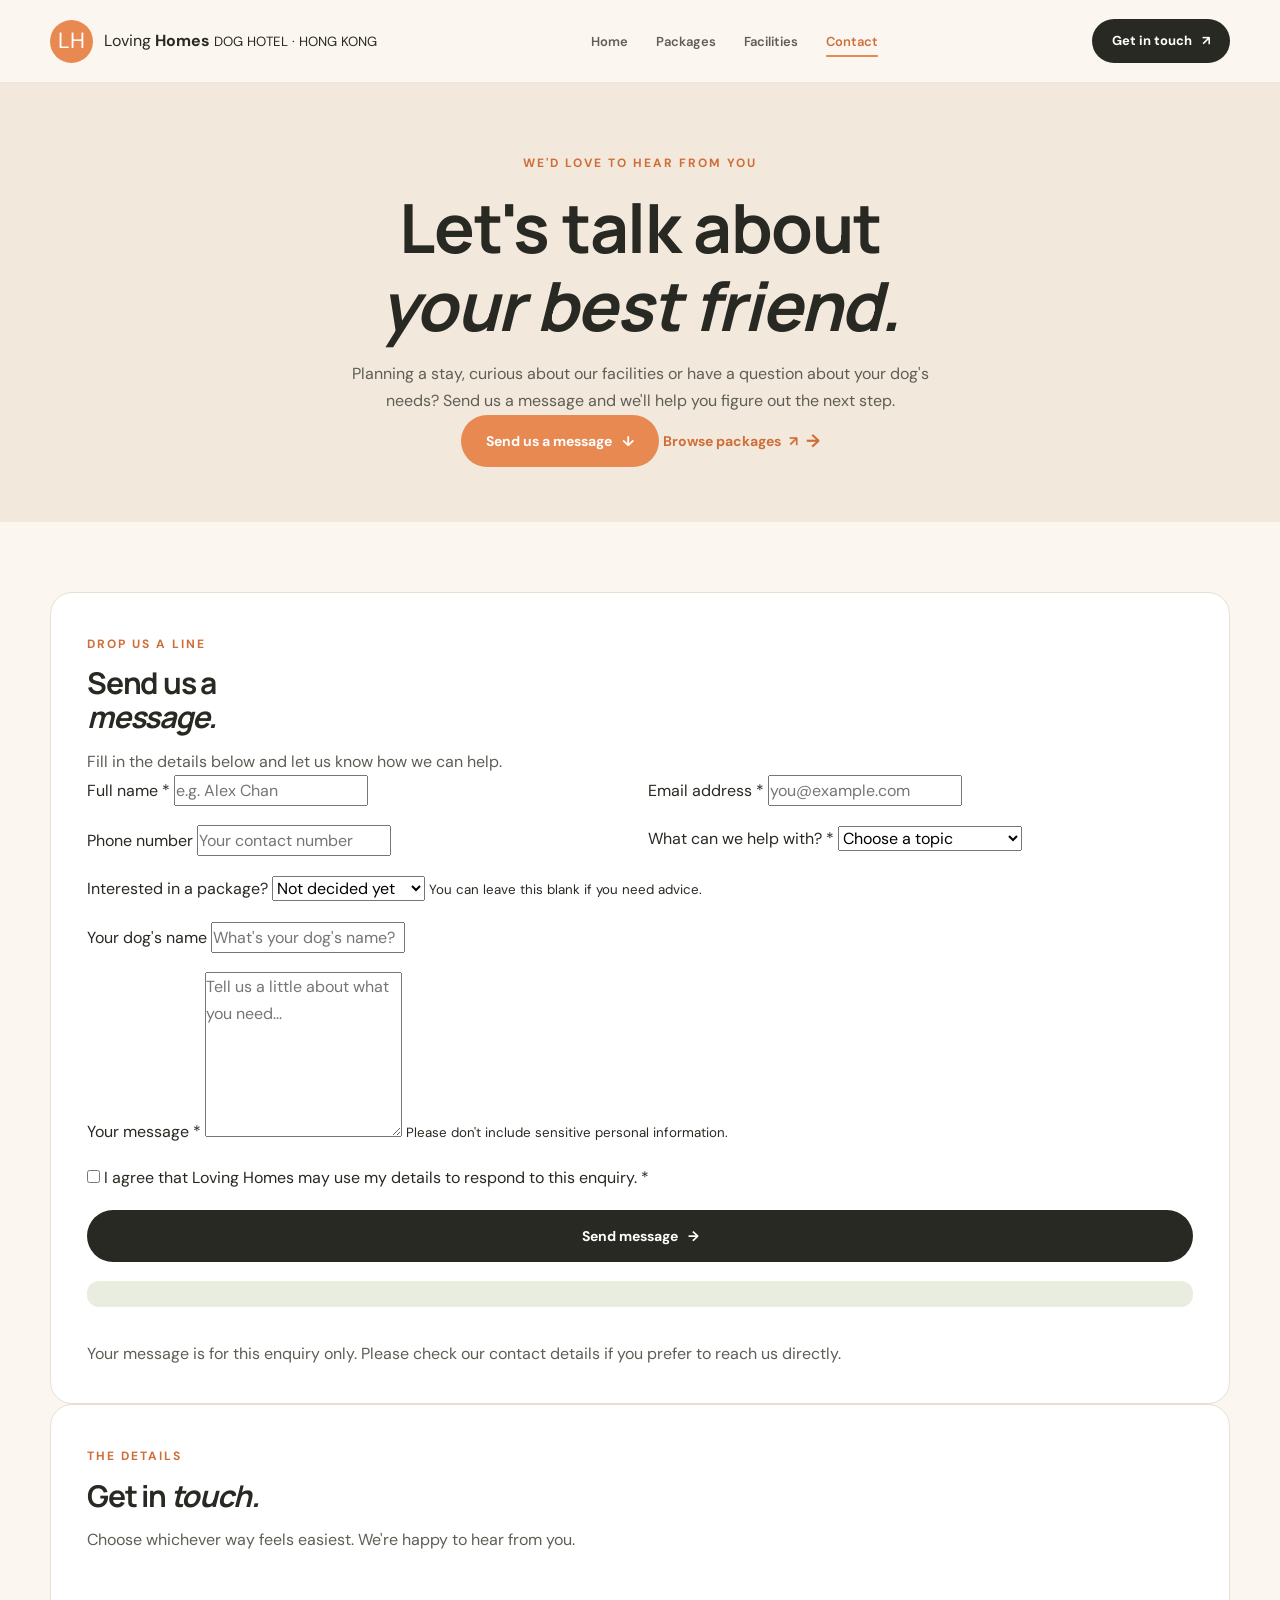
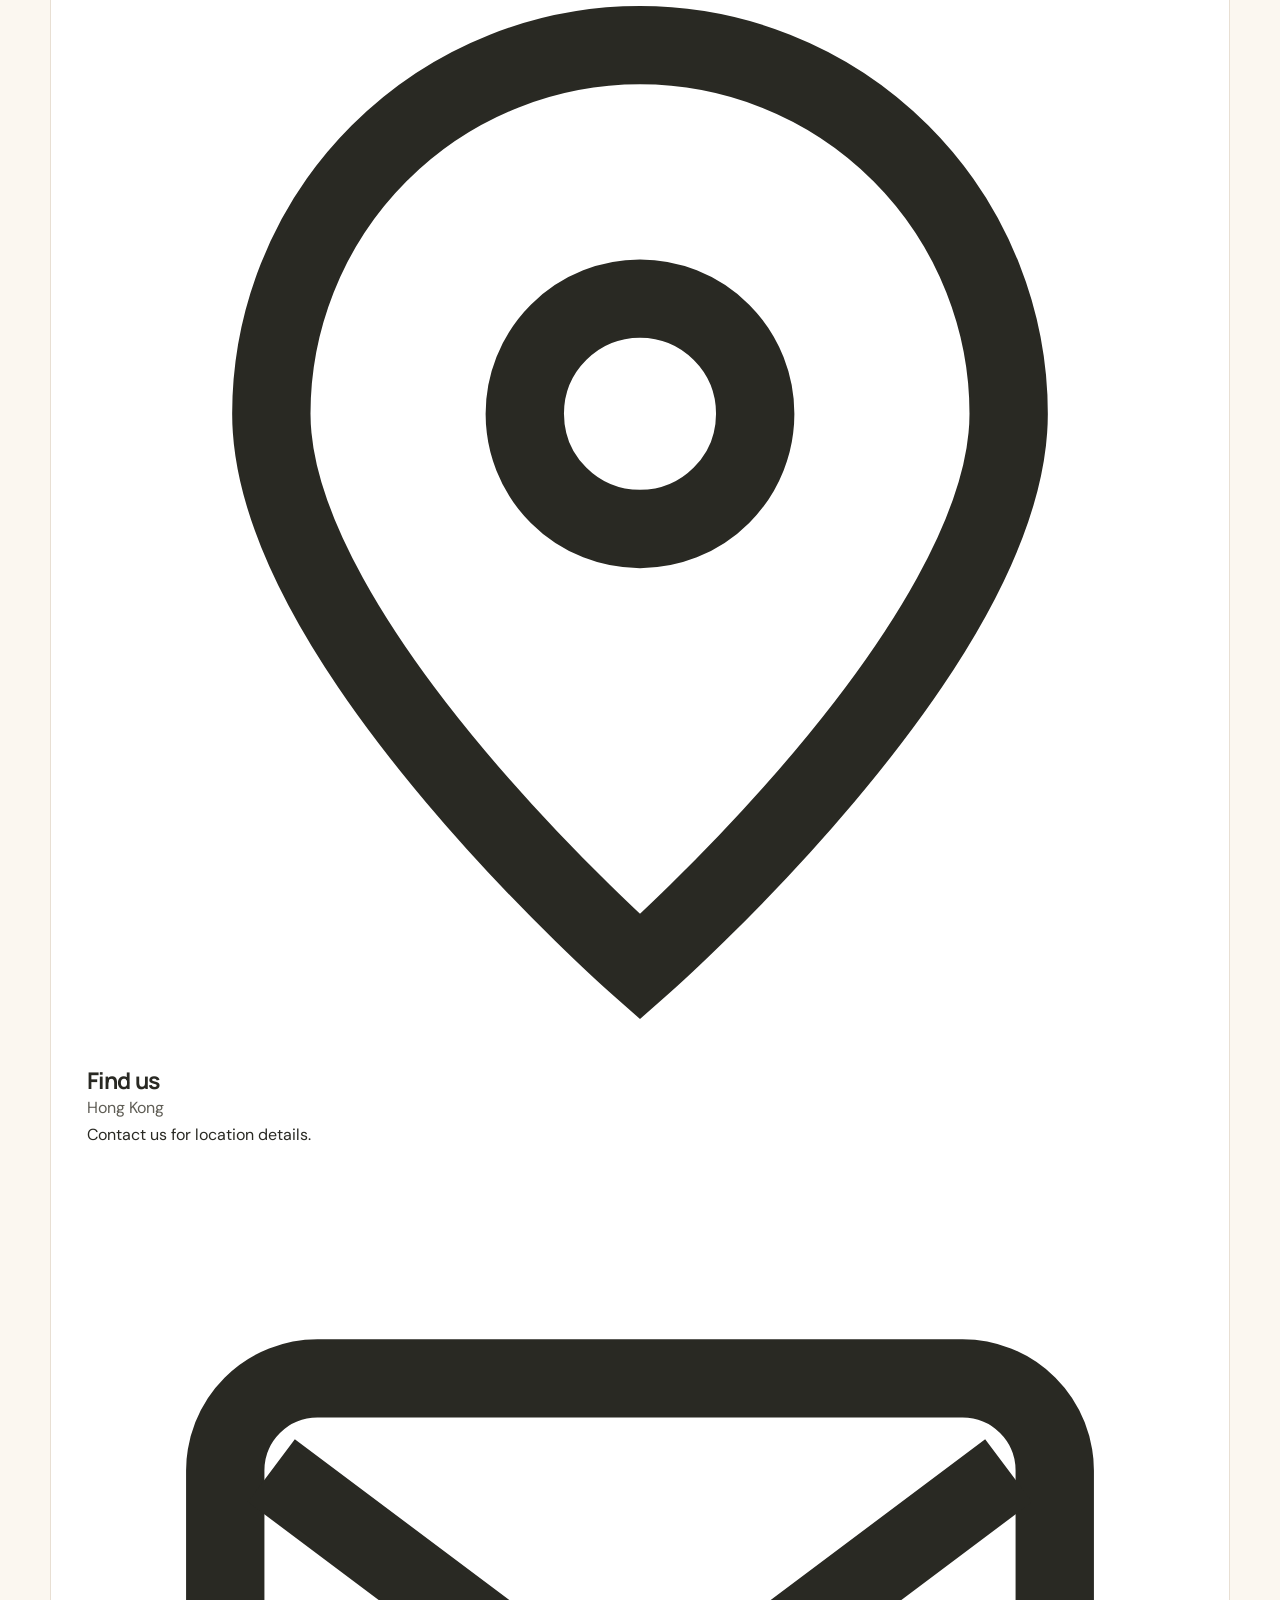
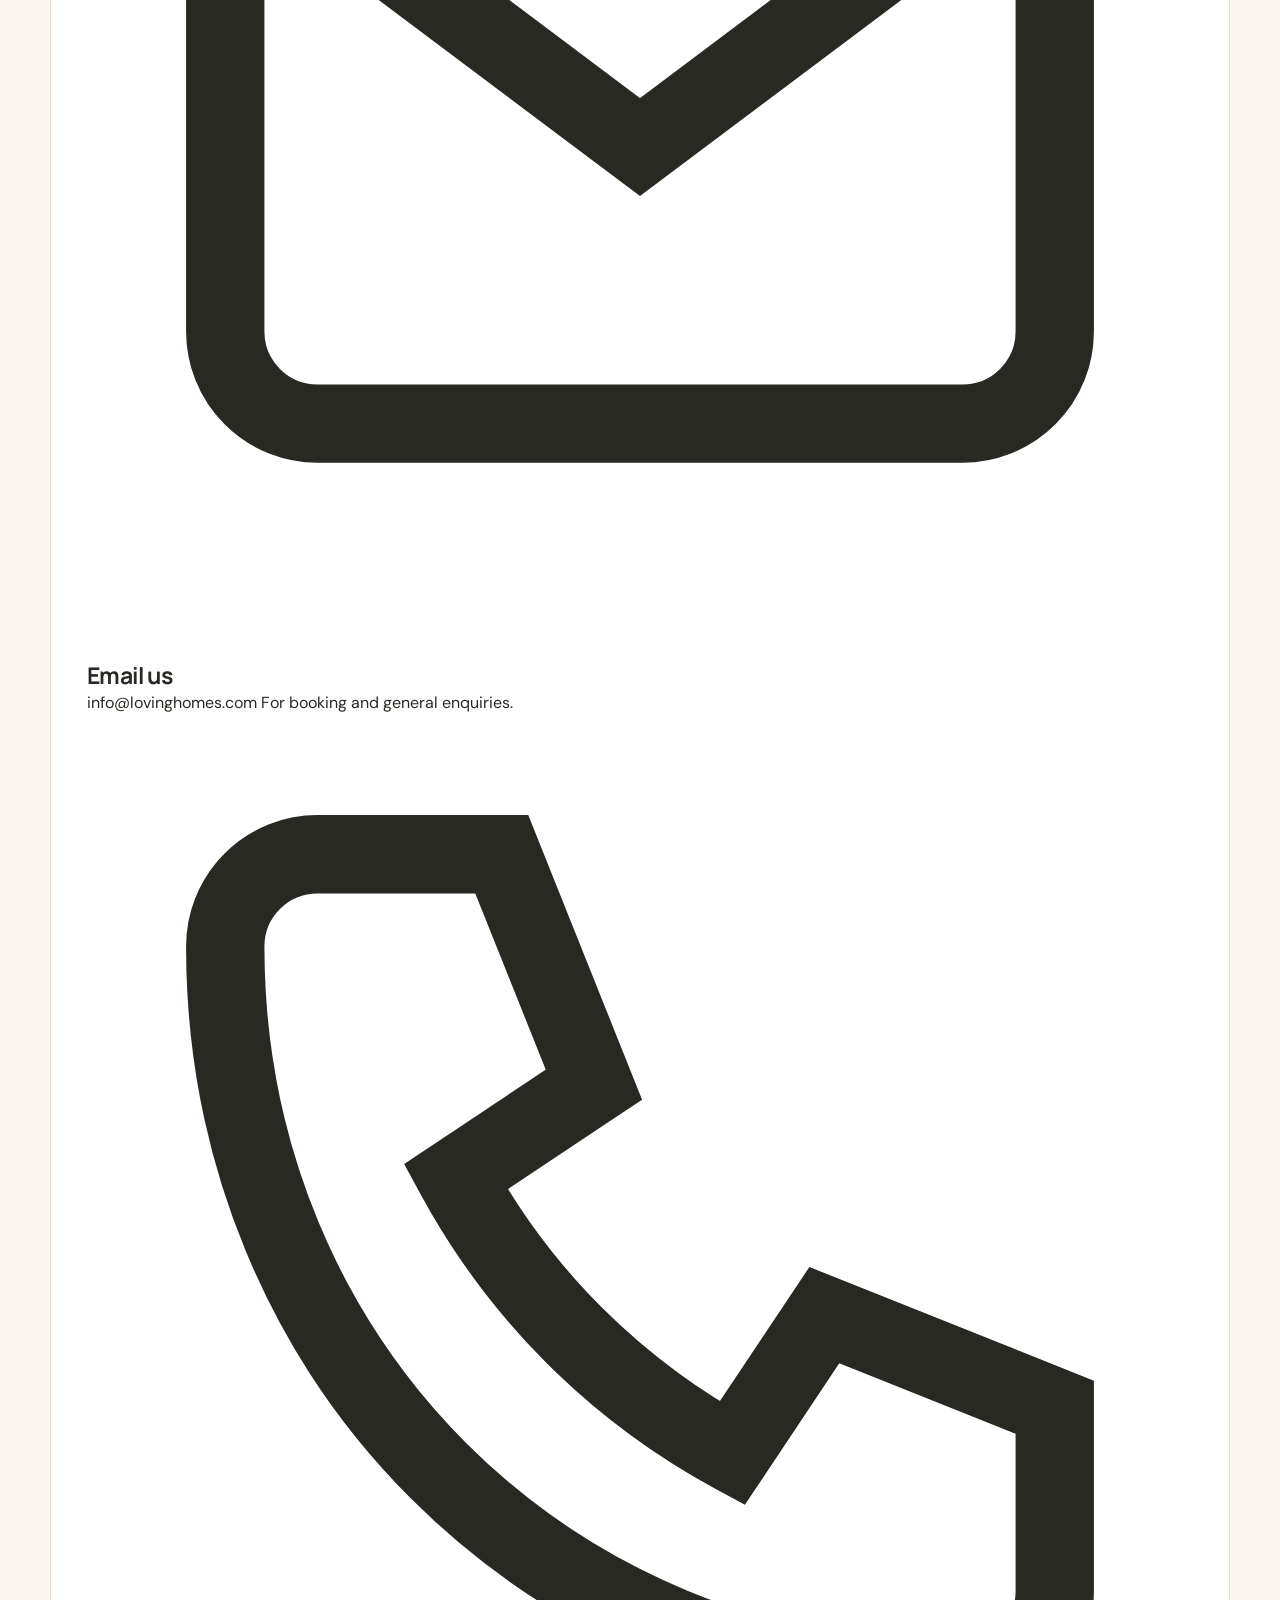
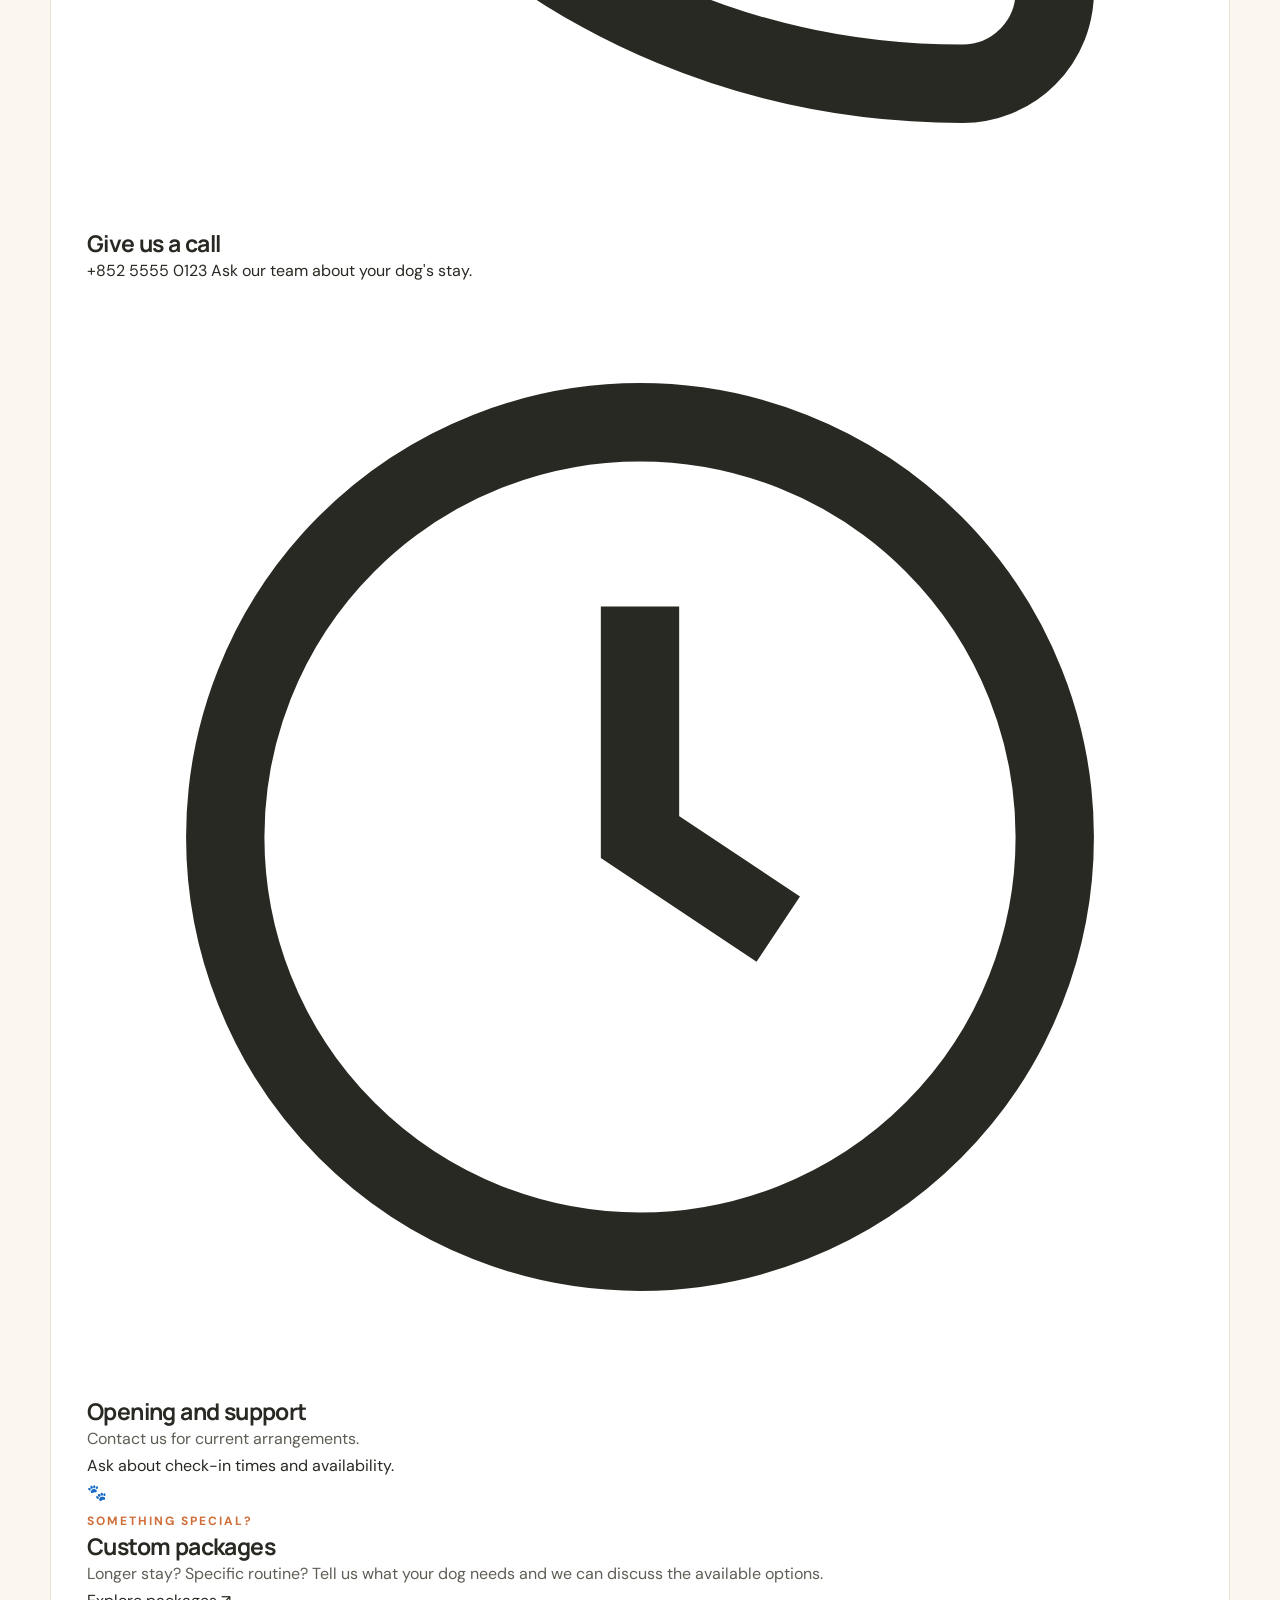
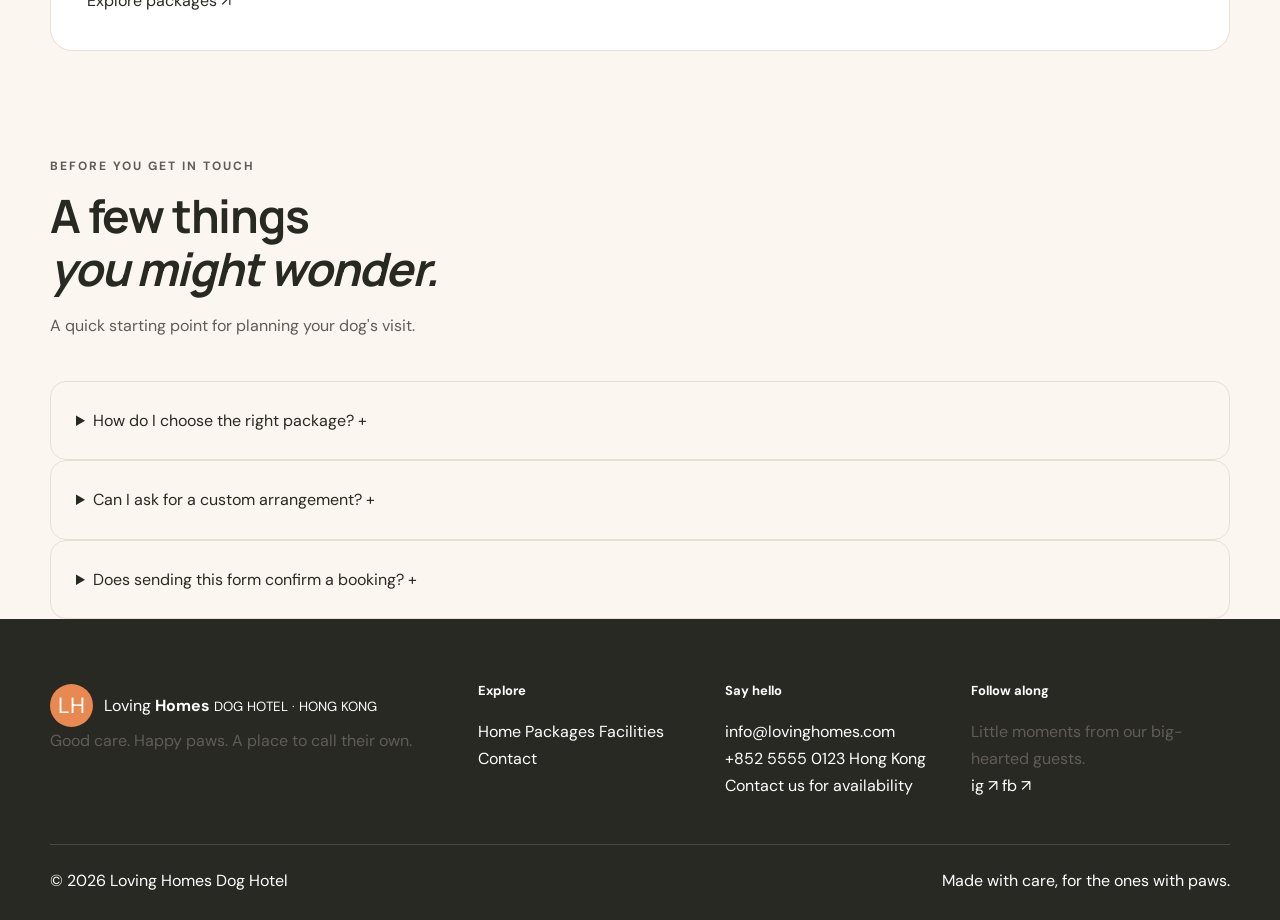
==== commit 02b9e8e8: "Update contact.html" ====
--- a/contact.html
+++ b/contact.html
@@ -21,9 +21,6 @@
 </head>
 
 <body>
-
-    <a class="skip-link" href="#main">Skip to content</a>
-
     
     <header class="site-header">
 
